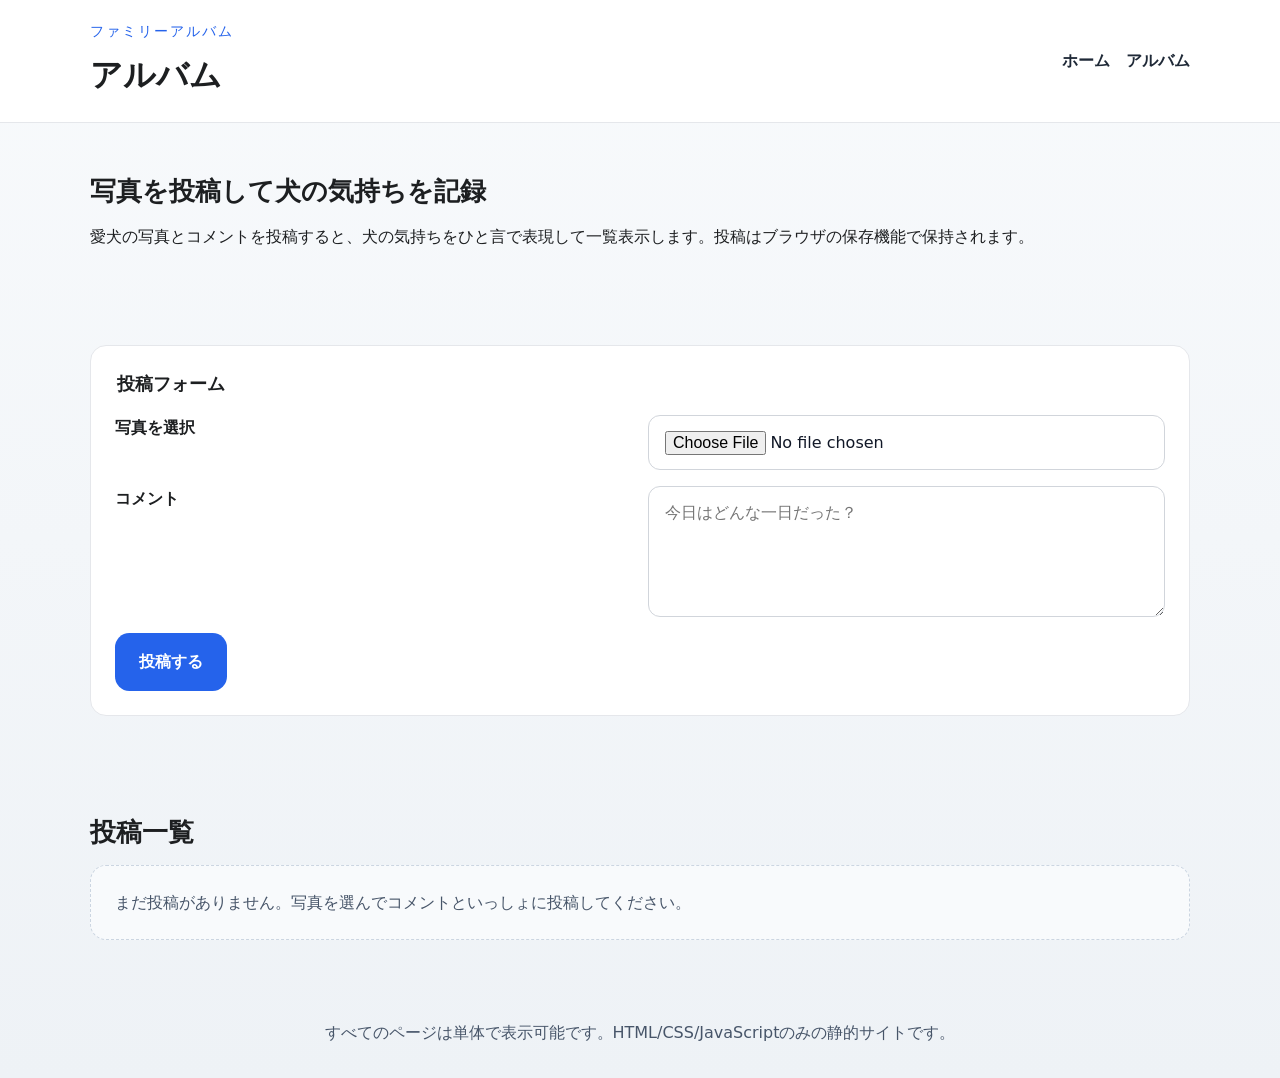
==== album.html @ 41e18056 "create" ====
<!DOCTYPE html>
<html lang="ja">
<head>
  <meta charset="UTF-8" />
  <meta name="viewport" content="width=device-width, initial-scale=1.0" />
  <title>アルバム - Family Album</title>
  <link rel="stylesheet" href="assets/css/style.css" />
</head>
<body>
  <header class="site-header">
    <div class="wrap header-inner">
      <div>
        <p class="eyebrow">ファミリーアルバム</p>
        <h1>アルバム</h1>
      </div>
      <nav aria-label="ページナビゲーション">
        <ul class="site-nav">
          <li><a href="index.html">ホーム</a></li>
          <li><a href="album.html" aria-current="page">アルバム</a></li>
        </ul>
      </nav>
    </div>
  </header>

  <main>
    <section class="wrap album-intro">
      <h2>写真を投稿して犬の気持ちを記録</h2>
      <p>愛犬の写真とコメントを投稿すると、犬の気持ちをひと言で表現して一覧表示します。投稿はブラウザの保存機能で保持されます。</p>
    </section>

    <section class="wrap post-section">
      <form id="postForm" class="post-form">
        <fieldset>
          <legend>投稿フォーム</legend>
          <div class="form-grid">
            <label for="photoInput">写真を選択</label>
            <input type="file" id="photoInput" name="photo" accept="image/*" required />

            <label for="captionInput">コメント</label>
            <textarea id="captionInput" name="caption" rows="4" placeholder="今日はどんな一日だった？"></textarea>
          </div>
          <button type="submit">投稿する</button>
        </fieldset>
      </form>

      <div id="preview" class="preview hidden" aria-live="polite">
        <h2>投稿プレビュー</h2>
        <figure>
          <img id="previewImage" alt="投稿画像のプレビュー" />
          <figcaption id="previewMood"></figcaption>
        </figure>
        <p id="previewCaption"></p>
      </div>
    </section>

    <section class="wrap album-list" aria-labelledby="album-title">
      <h2 id="album-title">投稿一覧</h2>
      <div id="postList" class="post-list"></div>
    </section>
  </main>

  <footer class="site-footer">
    <div class="wrap">
      <p>すべてのページは単体で表示可能です。HTML/CSS/JavaScriptのみの静的サイトです。</p>
    </div>
  </footer>

  <script src="assets/js/app.js"></script>
</body>
</html>
---- assets/css/style.css ----
:root {
  color-scheme: light;
  font-family: Inter, ui-sans-serif, system-ui, -apple-system, BlinkMacSystemFont, "Segoe UI", sans-serif;
  font-size: 16px;
  line-height: 1.6;
  color: #1d1f21;
  background: #f8fafc;
}

* {
  box-sizing: border-box;
}

html, body {
  margin: 0;
  min-height: 100%;
}

body {
  background: linear-gradient(180deg, #f8fafc 0%, #eef2f6 100%);
}

img {
  max-width: 100%;
  display: block;
}

button, input, textarea, select {
  font: inherit;
}

.wrap {
  width: min(1100px, calc(100% - 2rem));
  margin: 0 auto;
}

.site-header {
  background: #ffffff;
  border-bottom: 1px solid #e5e7eb;
  position: sticky;
  top: 0;
  z-index: 10;
}

.header-inner {
  display: flex;
  justify-content: space-between;
  align-items: center;
  gap: 1rem;
  padding: 1.25rem 0;
}

.eyebrow {
  margin: 0 0 0.5rem 0;
  font-size: 0.875rem;
  text-transform: uppercase;
  letter-spacing: 0.14em;
  color: #2563eb;
}

h1, h2, h3 {
  margin: 0;
}

h1 {
  font-size: clamp(2rem, 2.5vw, 3rem);
}

h2 {
  font-size: clamp(1.5rem, 2vw, 2rem);
  margin-bottom: 0.75rem;
}

p {
  margin: 0;
}

.site-nav {
  display: flex;
  gap: 1rem;
  list-style: none;
  margin: 0;
  padding: 0;
}

.site-nav a {
  color: #1f2937;
  text-decoration: none;
  font-weight: 600;
}

.site-nav a:hover,
.site-nav a:focus-visible {
  color: #2563eb;
}

.hero {
  padding: 4rem 0 3rem;
  background: linear-gradient(180deg, #eff6ff 0%, #f8fafc 100%);
}

.hero-icon {
  width: 4rem;
  margin: 1.5rem 0 0;
}

.hero p {
  margin-top: 1rem;
  max-width: 52rem;
  color: #374151;
}

.button {
  display: inline-flex;
  align-items: center;
  justify-content: center;
  margin-top: 1.75rem;
  padding: 1rem 1.75rem;
  color: #ffffff;
  background: #2563eb;
  border: none;
  border-radius: 999px;
  text-decoration: none;
  font-weight: 700;
}

.button:hover,
.button:focus-visible {
  background: #1d4ed8;
}

.feature-section,
.how-it-works,
.album-intro,
.post-section,
.album-list {
  padding: 3rem 0;
}

.feature-list,
.how-it-works ol {
  padding-left: 1.25rem;
  margin: 1rem 0 0;
}

.feature-list li,
.how-it-works li {
  margin-bottom: 0.75rem;
}

.post-form {
  background: #ffffff;
  border: 1px solid #e5e7eb;
  border-radius: 1rem;
  padding: 1.5rem;
}

.post-form fieldset {
  border: none;
  padding: 0;
  margin: 0;
}

.post-form legend {
  font-size: 1.125rem;
  font-weight: 700;
  margin-bottom: 1rem;
}

.form-grid {
  display: grid;
  gap: 1rem;
}

label {
  display: block;
  font-weight: 600;
  margin-bottom: 0.5rem;
}

input[type="file"],
textarea {
  width: 100%;
  border: 1px solid #d1d5db;
  border-radius: 0.75rem;
  padding: 0.85rem 1rem;
  background: #ffffff;
  color: #111827;
}

textarea {
  min-height: 8rem;
  resize: vertical;
}

button[type="submit"] {
  margin-top: 1rem;
  border: none;
  border-radius: 0.9rem;
  background: #2563eb;
  color: #ffffff;
  padding: 1rem 1.5rem;
  cursor: pointer;
  font-weight: 700;
}

button[type="submit"]:hover,
button[type="submit"]:focus-visible {
  background: #1e40af;
}

.preview {
  margin-top: 2rem;
  background: #ffffff;
  border: 1px solid #e5e7eb;
  border-radius: 1rem;
  padding: 1.5rem;
}

.preview.hidden {
  display: none;
}

.preview figure {
  margin: 0;
}

.preview img {
  border-radius: 1rem;
  max-height: 320px;
  object-fit: cover;
  width: 100%;
}

.preview figcaption {
  margin-top: 0.75rem;
  font-size: 1rem;
  font-weight: 700;
  color: #111827;
}

.preview p {
  margin-top: 0.75rem;
  color: #4b5563;
}

.post-list {
  display: grid;
  gap: 1.5rem;
}

.post-card {
  background: #ffffff;
  border: 1px solid #e5e7eb;
  border-radius: 1rem;
  overflow: hidden;
}

.post-card header {
  padding: 1.25rem 1.5rem 0;
}

.post-meta {
  display: flex;
  flex-wrap: wrap;
  gap: 0.75rem;
  font-size: 0.95rem;
  color: #6b7280;
}

.post-card img {
  width: 100%;
  height: auto;
  display: block;
}

.post-body {
  padding: 1.5rem;
}

.post-caption {
  white-space: pre-wrap;
  color: #111827;
  margin: 0.75rem 0 0;
}

.no-posts {
  padding: 1.5rem;
  background: #f8fafc;
  border: 1px dashed #cbd5e1;
  border-radius: 1rem;
  color: #475569;
}

.site-footer {
  padding: 2rem 0;
  text-align: center;
  color: #475569;
}

@media (min-width: 780px) {
  .form-grid {
    grid-template-columns: 1fr 1fr;
    align-items: start;
  }

  .form-grid label,
  .form-grid input,
  .form-grid textarea {
    width: 100%;
  }

  .post-card header,
  .post-body {
    padding-left: 1.5rem;
    padding-right: 1.5rem;
  }
}

@media (max-width: 600px) {
  .header-inner {
    flex-direction: column;
    align-items: flex-start;
  }

  .site-nav {
    flex-wrap: wrap;
    gap: 0.75rem;
  }
}
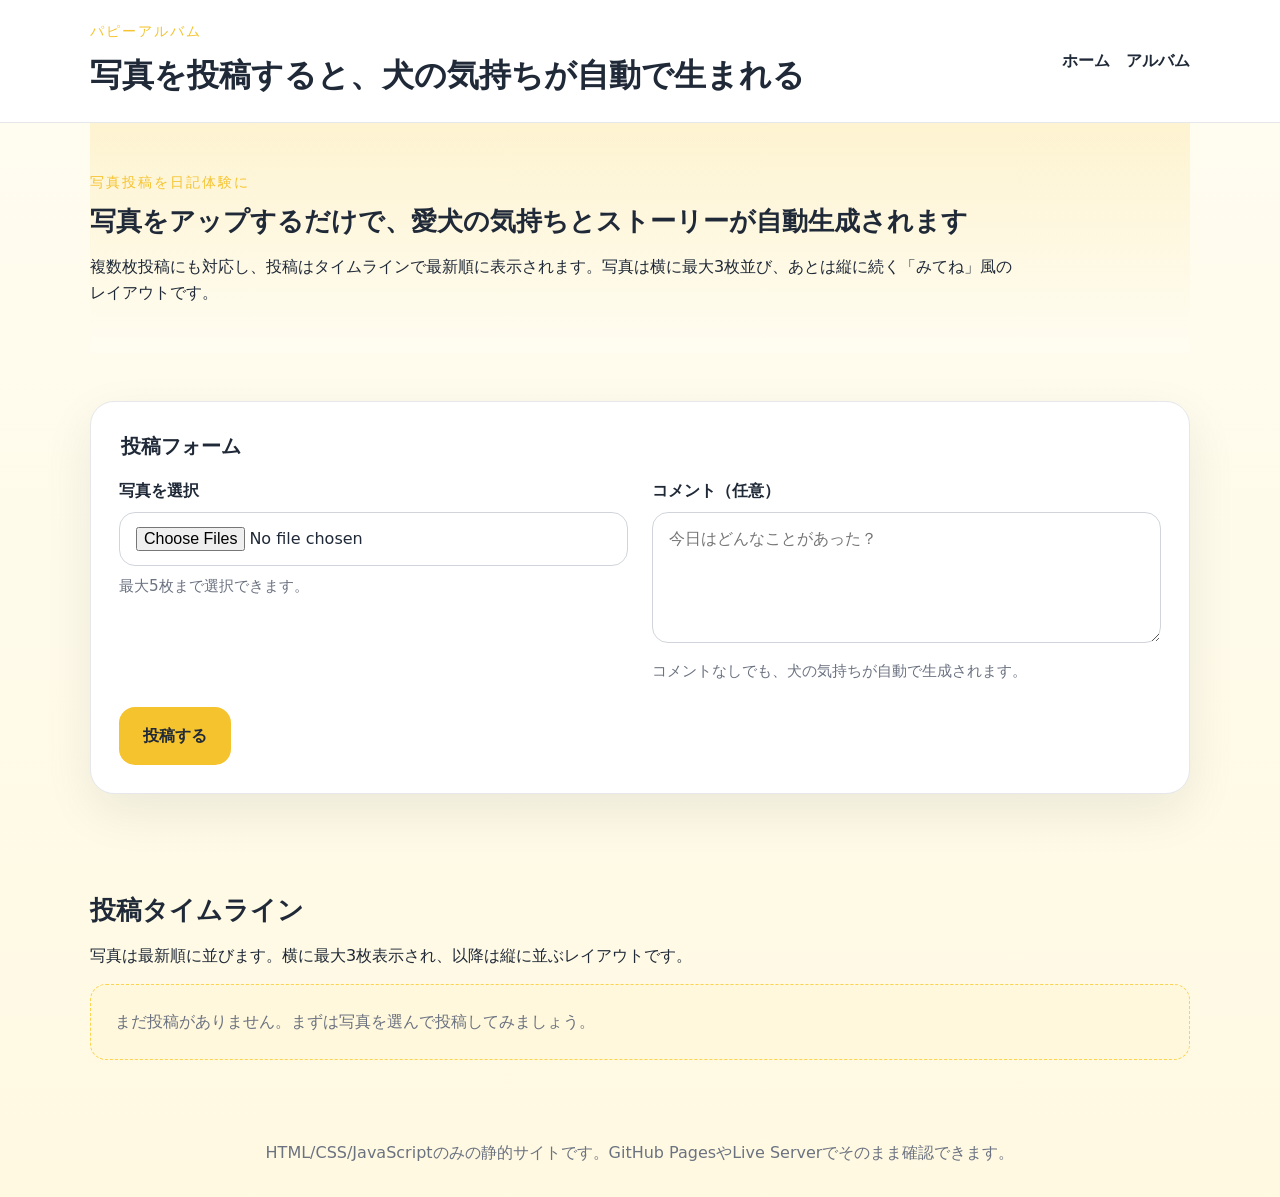
==== commit 73bd5282: "READMEに基づく実装更新: 複数写真投稿、自動コメント生成、編集・削除機能、黄色テーマ" ====
--- a/album.html
+++ b/album.html
@@ -3,15 +3,15 @@
 <head>
   <meta charset="UTF-8" />
   <meta name="viewport" content="width=device-width, initial-scale=1.0" />
-  <title>アルバム - Family Album</title>
+  <title>アルバム - パピーアルバム</title>
   <link rel="stylesheet" href="assets/css/style.css" />
 </head>
 <body>
   <header class="site-header">
     <div class="wrap header-inner">
       <div>
-        <p class="eyebrow">ファミリーアルバム</p>
-        <h1>アルバム</h1>
+        <p class="eyebrow">パピーアルバム</p>
+        <h1>写真を投稿すると、犬の気持ちが自動で生まれる</h1>
       </div>
       <nav aria-label="ページナビゲーション">
         <ul class="site-nav">
@@ -23,9 +23,12 @@
   </header>
 
   <main>
-    <section class="wrap album-intro">
-      <h2>写真を投稿して犬の気持ちを記録</h2>
-      <p>愛犬の写真とコメントを投稿すると、犬の気持ちをひと言で表現して一覧表示します。投稿はブラウザの保存機能で保持されます。</p>
+    <section class="wrap album-hero">
+      <div class="hero-copy">
+        <p class="eyebrow">写真投稿を日記体験に</p>
+        <h2>写真をアップするだけで、愛犬の気持ちとストーリーが自動生成されます</h2>
+        <p>複数枚投稿にも対応し、投稿はタイムラインで最新順に表示されます。写真は横に最大3枚並び、あとは縦に続く「みてね」風のレイアウトです。</p>
+      </div>
     </section>
 
     <section class="wrap post-section">
@@ -33,35 +36,63 @@
         <fieldset>
           <legend>投稿フォーム</legend>
           <div class="form-grid">
-            <label for="photoInput">写真を選択</label>
-            <input type="file" id="photoInput" name="photo" accept="image/*" required />
+            <div>
+              <label for="photoInput">写真を選択</label>
+              <input type="file" id="photoInput" name="photos" accept="image/*" multiple required />
+              <p class="hint">最大5枚まで選択できます。</p>
+            </div>
 
-            <label for="captionInput">コメント</label>
-            <textarea id="captionInput" name="caption" rows="4" placeholder="今日はどんな一日だった？"></textarea>
+            <div>
+              <label for="captionInput">コメント（任意）</label>
+              <textarea id="captionInput" name="caption" rows="4" placeholder="今日はどんなことがあった？"></textarea>
+              <p class="hint">コメントなしでも、犬の気持ちが自動で生成されます。</p>
+            </div>
           </div>
           <button type="submit">投稿する</button>
         </fieldset>
       </form>
 
       <div id="preview" class="preview hidden" aria-live="polite">
-        <h2>投稿プレビュー</h2>
-        <figure>
-          <img id="previewImage" alt="投稿画像のプレビュー" />
-          <figcaption id="previewMood"></figcaption>
-        </figure>
-        <p id="previewCaption"></p>
+        <div class="preview-header">
+          <h2>投稿プレビュー</h2>
+          <p id="previewCaption" class="preview-caption"></p>
+        </div>
+        <div id="previewGrid" class="photo-grid"></div>
+        <div class="preview-body">
+          <p id="previewMood" class="preview-mood"></p>
+          <p id="previewStory" class="preview-story"></p>
+        </div>
       </div>
     </section>
 
     <section class="wrap album-list" aria-labelledby="album-title">
-      <h2 id="album-title">投稿一覧</h2>
+      <div class="section-head">
+        <div>
+          <h2 id="album-title">投稿タイムライン</h2>
+          <p>写真は最新順に並びます。横に最大3枚表示され、以降は縦に並ぶレイアウトです。</p>
+        </div>
+      </div>
       <div id="postList" class="post-list"></div>
     </section>
   </main>
 
+  <div id="editModal" class="modal hidden" role="dialog" aria-modal="true" aria-labelledby="editModalTitle">
+    <div class="modal-content">
+      <h3 id="editModalTitle">コメントを編集</h3>
+      <form id="editForm">
+        <label for="editCaption">コメント</label>
+        <textarea id="editCaption" rows="4"></textarea>
+        <div class="modal-actions">
+          <button type="button" id="cancelEdit">キャンセル</button>
+          <button type="submit">保存する</button>
+        </div>
+      </form>
+    </div>
+  </div>
+
   <footer class="site-footer">
     <div class="wrap">
-      <p>すべてのページは単体で表示可能です。HTML/CSS/JavaScriptのみの静的サイトです。</p>
+      <p>HTML/CSS/JavaScriptのみの静的サイトです。GitHub PagesやLive Serverでそのまま確認できます。</p>
     </div>
   </footer>
 
--- a/assets/css/style.css
+++ b/assets/css/style.css
@@ -3,8 +3,15 @@
   font-family: Inter, ui-sans-serif, system-ui, -apple-system, BlinkMacSystemFont, "Segoe UI", sans-serif;
   font-size: 16px;
   line-height: 1.6;
-  color: #1d1f21;
-  background: #f8fafc;
+  color: #1f2937;
+  background: #fffdf2;
+  --primary: #f5c32e;
+  --primary-dark: #d1a70a;
+  --surface: #fff8dc;
+  --border: #e5e7eb;
+  --text: #1f2937;
+  --muted: #6b7280;
+  --shadow: 0 18px 50px rgba(15, 23, 42, 0.08);
 }
 
 * {
@@ -17,7 +24,8 @@
 }
 
 body {
-  background: linear-gradient(180deg, #f8fafc 0%, #eef2f6 100%);
+  background: linear-gradient(180deg, #fffdf2 0%, #fff9e2 100%);
+  color: var(--text);
 }
 
 img {
@@ -55,7 +63,7 @@
   font-size: 0.875rem;
   text-transform: uppercase;
   letter-spacing: 0.14em;
-  color: #2563eb;
+  color: var(--primary);
 }
 
 h1, h2, h3 {
@@ -84,75 +92,61 @@
 }
 
 .site-nav a {
-  color: #1f2937;
+  color: var(--text);
   text-decoration: none;
   font-weight: 600;
 }
 
 .site-nav a:hover,
 .site-nav a:focus-visible {
-  color: #2563eb;
-}
-
-.hero {
-  padding: 4rem 0 3rem;
-  background: linear-gradient(180deg, #eff6ff 0%, #f8fafc 100%);
+  color: var(--primary-dark);
+}
+
+.hero,
+.album-hero {
+  padding: 3rem 0;
+  background: linear-gradient(180deg, rgba(245, 195, 46, 0.16) 0%, #fffdf2 100%);
+}
+
+.hero-copy {
+  max-width: 58rem;
 }
 
 .hero-icon {
   width: 4rem;
-  margin: 1.5rem 0 0;
-}
-
-.hero p {
-  margin-top: 1rem;
-  max-width: 52rem;
-  color: #374151;
+  margin-top: 1.5rem;
 }
 
 .button {
   display: inline-flex;
   align-items: center;
   justify-content: center;
-  margin-top: 1.75rem;
   padding: 1rem 1.75rem;
-  color: #ffffff;
-  background: #2563eb;
-  border: none;
+  background: var(--primary);
+  color: #1f2937;
   border-radius: 999px;
   text-decoration: none;
+  border: none;
   font-weight: 700;
+  cursor: pointer;
 }
 
 .button:hover,
 .button:focus-visible {
-  background: #1d4ed8;
-}
-
-.feature-section,
-.how-it-works,
-.album-intro,
+  background: var(--primary-dark);
+}
+
 .post-section,
 .album-list {
   padding: 3rem 0;
 }
 
-.feature-list,
-.how-it-works ol {
-  padding-left: 1.25rem;
-  margin: 1rem 0 0;
-}
-
-.feature-list li,
-.how-it-works li {
-  margin-bottom: 0.75rem;
-}
-
 .post-form {
   background: #ffffff;
-  border: 1px solid #e5e7eb;
-  border-radius: 1rem;
-  padding: 1.5rem;
+  border: 1px solid var(--border);
+  border-radius: 1.5rem;
+  padding: 1.75rem;
+  box-shadow: var(--shadow);
 }
 
 .post-form fieldset {
@@ -162,14 +156,14 @@
 }
 
 .post-form legend {
-  font-size: 1.125rem;
+  font-size: 1.25rem;
   font-weight: 700;
   margin-bottom: 1rem;
 }
 
 .form-grid {
   display: grid;
-  gap: 1rem;
+  gap: 1.5rem;
 }
 
 label {
@@ -182,10 +176,10 @@
 textarea {
   width: 100%;
   border: 1px solid #d1d5db;
-  border-radius: 0.75rem;
+  border-radius: 1rem;
   padding: 0.85rem 1rem;
   background: #ffffff;
-  color: #111827;
+  color: #1f2937;
 }
 
 textarea {
@@ -193,12 +187,18 @@
   resize: vertical;
 }
 
+.hint {
+  margin: 0.5rem 0 0;
+  color: var(--muted);
+  font-size: 0.95rem;
+}
+
 button[type="submit"] {
-  margin-top: 1rem;
+  margin-top: 1.5rem;
+  background: var(--primary);
+  color: #1f2937;
   border: none;
-  border-radius: 0.9rem;
-  background: #2563eb;
-  color: #ffffff;
+  border-radius: 1rem;
   padding: 1rem 1.5rem;
   cursor: pointer;
   font-weight: 700;
@@ -206,14 +206,14 @@
 
 button[type="submit"]:hover,
 button[type="submit"]:focus-visible {
-  background: #1e40af;
+  background: var(--primary-dark);
 }
 
 .preview {
   margin-top: 2rem;
-  background: #ffffff;
-  border: 1px solid #e5e7eb;
-  border-radius: 1rem;
+  background: #fff8dc;
+  border: 1px solid #fde68a;
+  border-radius: 1.5rem;
   padding: 1.5rem;
 }
 
@@ -221,27 +221,50 @@
   display: none;
 }
 
-.preview figure {
-  margin: 0;
-}
-
-.preview img {
+.preview-header {
+  display: flex;
+  flex-direction: column;
+  gap: 0.5rem;
+}
+
+.preview-caption {
+  color: var(--muted);
+}
+
+.preview-body {
+  margin-top: 1rem;
+}
+
+.preview-mood {
+  font-weight: 700;
+  margin-bottom: 0.75rem;
+}
+
+.preview-story {
+  color: #1f2937;
+}
+
+.photo-grid {
+  display: grid;
+  gap: 0.75rem;
+  grid-template-columns: repeat(auto-fill, minmax(100px, 1fr));
+}
+
+.photo-card {
   border-radius: 1rem;
-  max-height: 320px;
+  overflow: hidden;
+  background: #ffffff;
+}
+
+.photo-card img {
+  width: 100%;
+  height: 100%;
+  min-height: 100px;
   object-fit: cover;
-  width: 100%;
-}
-
-.preview figcaption {
-  margin-top: 0.75rem;
-  font-size: 1rem;
-  font-weight: 700;
-  color: #111827;
-}
-
-.preview p {
-  margin-top: 0.75rem;
-  color: #4b5563;
+}
+
+.section-head {
+  margin-bottom: 1rem;
 }
 
 .post-list {
@@ -251,9 +274,14 @@
 
 .post-card {
   background: #ffffff;
-  border: 1px solid #e5e7eb;
-  border-radius: 1rem;
+  border: 1px solid var(--border);
+  border-radius: 1.5rem;
   overflow: hidden;
+  box-shadow: var(--shadow);
+}
+
+.post-card .photo-grid {
+  grid-template-columns: repeat(3, minmax(0, 1fr));
 }
 
 .post-card header {
@@ -265,59 +293,155 @@
   flex-wrap: wrap;
   gap: 0.75rem;
   font-size: 0.95rem;
-  color: #6b7280;
-}
-
-.post-card img {
-  width: 100%;
-  height: auto;
-  display: block;
+  color: var(--muted);
+}
+
+.tag {
+  display: inline-flex;
+  align-items: center;
+  padding: 0.3rem 0.75rem;
+  background: #fff4b8;
+  color: #8a6b00;
+  border-radius: 999px;
+  font-size: 0.85rem;
+  font-weight: 700;
 }
 
 .post-body {
   padding: 1.5rem;
 }
 
-.post-caption {
+.post-story {
+  margin: 1rem 0 0;
   white-space: pre-wrap;
-  color: #111827;
+  color: #1f2937;
+}
+
+.post-user-comment {
   margin: 0.75rem 0 0;
+  color: #4b5563;
+}
+
+.post-actions {
+  display: flex;
+  flex-wrap: wrap;
+  gap: 0.75rem;
+  margin-top: 1.25rem;
+}
+
+.post-actions button {
+  padding: 0.65rem 1rem;
+  border: 1px solid var(--border);
+  background: #ffffff;
+  color: var(--text);
+  border-radius: 0.9rem;
+  cursor: pointer;
+  font-size: 0.95rem;
+}
+
+.post-actions button:hover {
+  background: #fff5b7;
+}
+
+.post-actions .delete-btn {
+  border-color: #ef4444;
+  background: #ef4444;
+  color: #ffffff;
+}
+
+.post-actions .delete-btn:hover {
+  background: #dc2626;
 }
 
 .no-posts {
   padding: 1.5rem;
-  background: #f8fafc;
-  border: 1px dashed #cbd5e1;
+  background: #fff8dc;
+  border: 1px dashed #fcd34d;
   border-radius: 1rem;
-  color: #475569;
+  color: var(--muted);
 }
 
 .site-footer {
   padding: 2rem 0;
   text-align: center;
-  color: #475569;
+  color: var(--muted);
+}
+
+.modal {
+  position: fixed;
+  top: 0;
+  left: 0;
+  width: 100%;
+  height: 100%;
+  background: rgba(15, 23, 42, 0.35);
+  display: flex;
+  align-items: center;
+  justify-content: center;
+  z-index: 1000;
+}
+
+.modal.hidden {
+  display: none;
+}
+
+.modal-content {
+  width: min(560px, 90%);
+  background: #ffffff;
+  border-radius: 1.25rem;
+  padding: 1.75rem;
+  box-shadow: var(--shadow);
+}
+
+.modal-content h3 {
+  margin-bottom: 1rem;
+}
+
+.modal-actions {
+  display: flex;
+  justify-content: flex-end;
+  gap: 0.75rem;
+  margin-top: 1rem;
+}
+
+.modal-actions button {
+  padding: 0.75rem 1.25rem;
+  border-radius: 0.9rem;
+  border: none;
+  cursor: pointer;
+}
+
+#cancelEdit {
+  background: #e5e7eb;
+  color: var(--text);
+}
+
+#cancelEdit:hover {
+  background: #d1d5db;
+}
+
+#editForm button[type="submit"] {
+  background: var(--primary);
+  color: #1f2937;
 }
 
 @media (min-width: 780px) {
   .form-grid {
     grid-template-columns: 1fr 1fr;
-    align-items: start;
   }
-
-  .form-grid label,
-  .form-grid input,
-  .form-grid textarea {
-    width: 100%;
+}
+
+@media (max-width: 740px) {
+  .post-card .photo-grid {
+    grid-template-columns: repeat(2, minmax(0, 1fr));
   }
-
-  .post-card header,
-  .post-body {
-    padding-left: 1.5rem;
-    padding-right: 1.5rem;
+}
+
+@media (max-width: 560px) {
+  .post-card .photo-grid,
+  .photo-grid {
+    grid-template-columns: 1fr;
   }
-}
-
-@media (max-width: 600px) {
+
   .header-inner {
     flex-direction: column;
     align-items: flex-start;
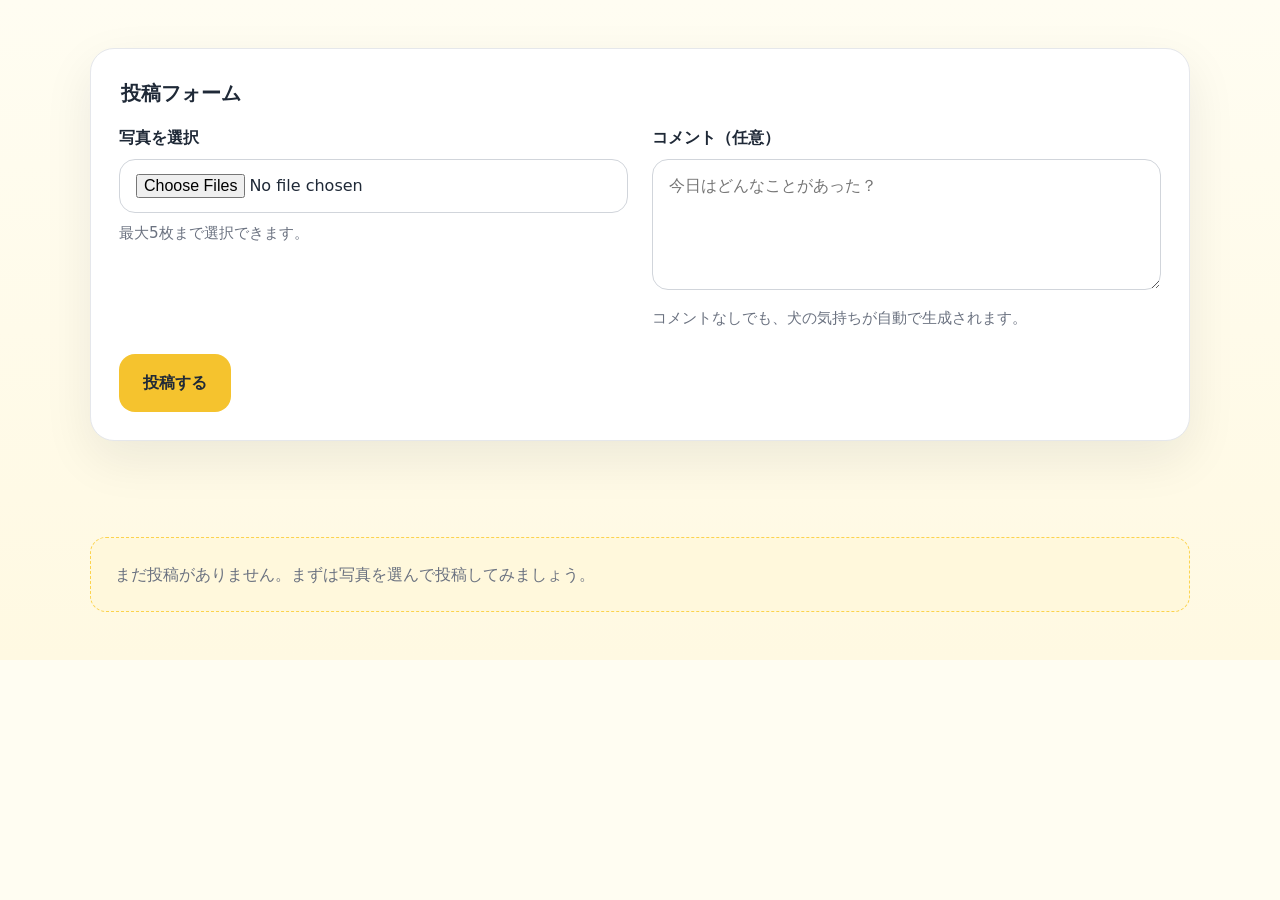
==== commit 475cd26a: "アルバムページのタイトル・説明削除、編集・削除ボタン削除、Instagram/みてね風レイアウト調整" ====
--- a/album.html
+++ b/album.html
@@ -3,34 +3,11 @@
 <head>
   <meta charset="UTF-8" />
   <meta name="viewport" content="width=device-width, initial-scale=1.0" />
-  <title>アルバム - パピーアルバム</title>
+  <title>アルバム</title>
   <link rel="stylesheet" href="assets/css/style.css" />
 </head>
 <body>
-  <header class="site-header">
-    <div class="wrap header-inner">
-      <div>
-        <p class="eyebrow">パピーアルバム</p>
-        <h1>写真を投稿すると、犬の気持ちが自動で生まれる</h1>
-      </div>
-      <nav aria-label="ページナビゲーション">
-        <ul class="site-nav">
-          <li><a href="index.html">ホーム</a></li>
-          <li><a href="album.html" aria-current="page">アルバム</a></li>
-        </ul>
-      </nav>
-    </div>
-  </header>
-
   <main>
-    <section class="wrap album-hero">
-      <div class="hero-copy">
-        <p class="eyebrow">写真投稿を日記体験に</p>
-        <h2>写真をアップするだけで、愛犬の気持ちとストーリーが自動生成されます</h2>
-        <p>複数枚投稿にも対応し、投稿はタイムラインで最新順に表示されます。写真は横に最大3枚並び、あとは縦に続く「みてね」風のレイアウトです。</p>
-      </div>
-    </section>
-
     <section class="wrap post-section">
       <form id="postForm" class="post-form">
         <fieldset>
@@ -65,37 +42,11 @@
       </div>
     </section>
 
-    <section class="wrap album-list" aria-labelledby="album-title">
-      <div class="section-head">
-        <div>
-          <h2 id="album-title">投稿タイムライン</h2>
-          <p>写真は最新順に並びます。横に最大3枚表示され、以降は縦に並ぶレイアウトです。</p>
-        </div>
-      </div>
+    <section class="wrap album-list">
       <div id="postList" class="post-list"></div>
     </section>
   </main>
 
-  <div id="editModal" class="modal hidden" role="dialog" aria-modal="true" aria-labelledby="editModalTitle">
-    <div class="modal-content">
-      <h3 id="editModalTitle">コメントを編集</h3>
-      <form id="editForm">
-        <label for="editCaption">コメント</label>
-        <textarea id="editCaption" rows="4"></textarea>
-        <div class="modal-actions">
-          <button type="button" id="cancelEdit">キャンセル</button>
-          <button type="submit">保存する</button>
-        </div>
-      </form>
-    </div>
-  </div>
-
-  <footer class="site-footer">
-    <div class="wrap">
-      <p>HTML/CSS/JavaScriptのみの静的サイトです。GitHub PagesやLive Serverでそのまま確認できます。</p>
-    </div>
-  </footer>
-
   <script src="assets/js/app.js"></script>
 </body>
 </html>
